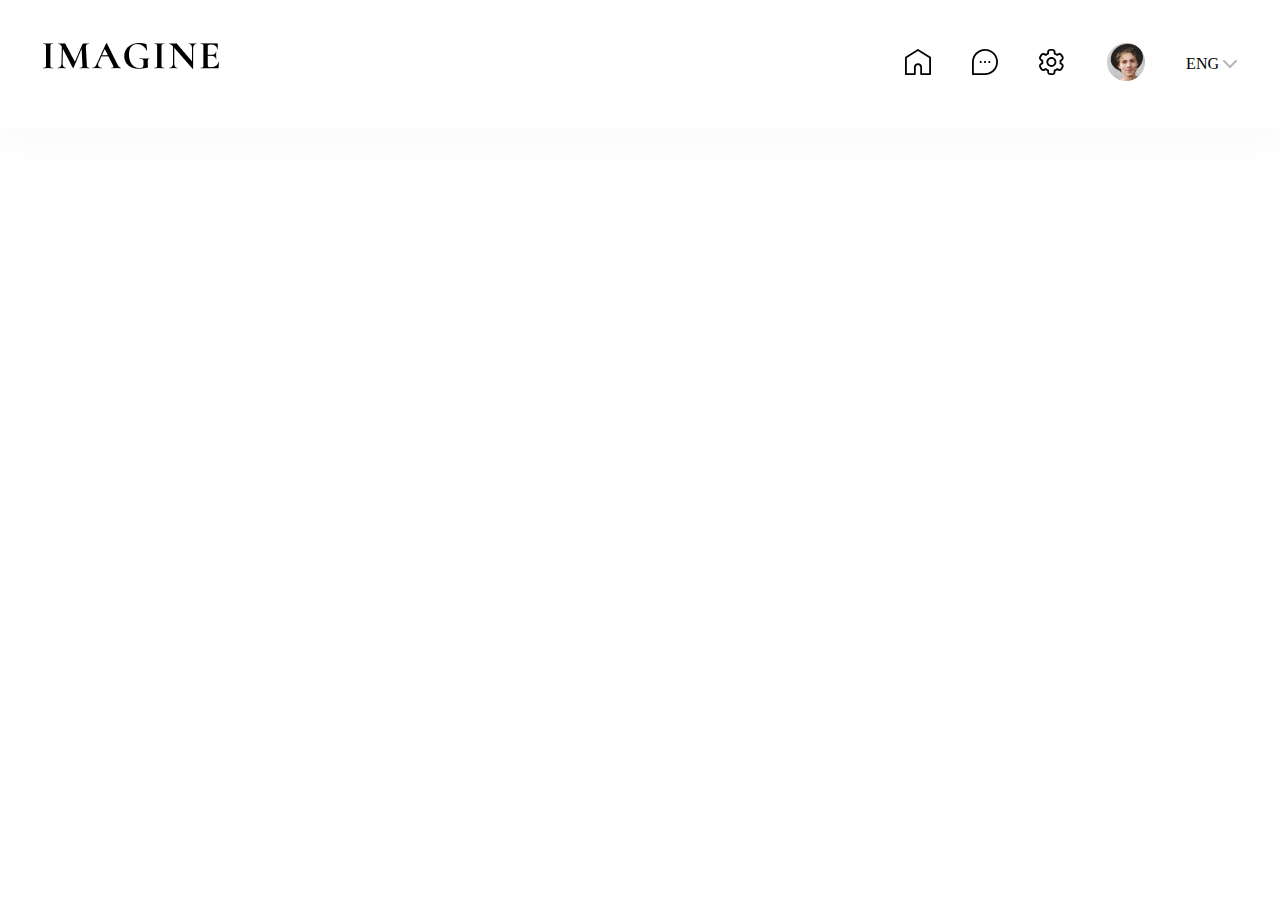
==== Урок 5/index.html @ 328426a3 "lesson5" ====
<!DOCTYPE html>
<html lang="en">
<head>
    <meta charset="UTF-8">
    <meta http-equiv="X-UA-Compatible" content="IE=edge">
    <meta name="viewport" content="width=device-width, initial-scale=1.0">
    <link rel="preconnect" href="https://fonts.googleapis.com">
    <link rel="preconnect" href="https://fonts.gstatic.com" crossorigin>
    <link href="https://fonts.googleapis.com/css2?family=Inter:wght@100;200;300;400;500;600;700;800;900&family=Montserrat:ital,wght@0,100;0,200;0,300;0,500;0,600;0,700;0,800;0,900;1,100;1,200;1,300;1,400;1,500;1,600;1,700;1,800;1,900&family=Roboto+Flex:opsz,wght@8..144,400;8..144,600&family=Roboto:ital,wght@0,100;0,300;0,400;0,500;0,700;0,900;1,100;1,300;1,400;1,500;1,700;1,900&display=swap" rel="stylesheet">
    <title>IMAGINE</title>
    <link rel="stylesheet" href="./css/index.css">
    <link rel="stylesheet" href="./src/css/normalize/normalize.css">
    <link rel="stylesheet" href="./src/css/index.css">
</head>
<body>
    <!--HEADER-->
    <header class="header">
        <div class="wrapper">
            <div class="header-nav">
                <div class="header-logo">
                    <img src="./assets/images/png/Logo Imagine.png" alt="IMAGINE">
                </div>
                <div class="header-items">
                    <ul class="header-settings">
                        <li> <a href="">
                                <img src="./assets/images/svg/Home Icon.svg" alt="Naw item">
                            </a>
                        </li>
                        <li>
                            <img src="./assets/images/svg/Chat Icon.svg" alt="Naw item">
                        </li>
                        <li>
                            <img src="./assets/images/svg/Settings Icon.svg" alt="Naw item">
                        </li>
                    </ul>
                    <ul>
                        <li>
                            <img src="./assets/images/png/Userpic.png" alt="Human">
                            <li>ENG <img src="./assets/images/svg/Arrow.svg" alt=""></li>
                        </li>
                    </ul>
                </div>
            </div>
        </div>
    </header>
</body>
</html>
---- Урок 5/src/css/index.css ----
.wrapper {
    max-width: 1410px;
    margin: 0 auto;
}
.header {
    padding: 43px;
    box-shadow: 0px 10px 30px 4px rgba(85, 105, 135, 0.03)
}
.wrapper {
}
.header-nav {
    display: flex;
    justify-content: space-between;
}
.header-logo {
}
.header-settings {
    display: flex;
    gap: 34px;
}
.header-items {
    display: flex;
    align-items: center;
    gap: 43px;
}
.header-items ul {
    display: flex;
    align-items: center;
    gap: 41px;
}
img {
    cursor: pointer;
}
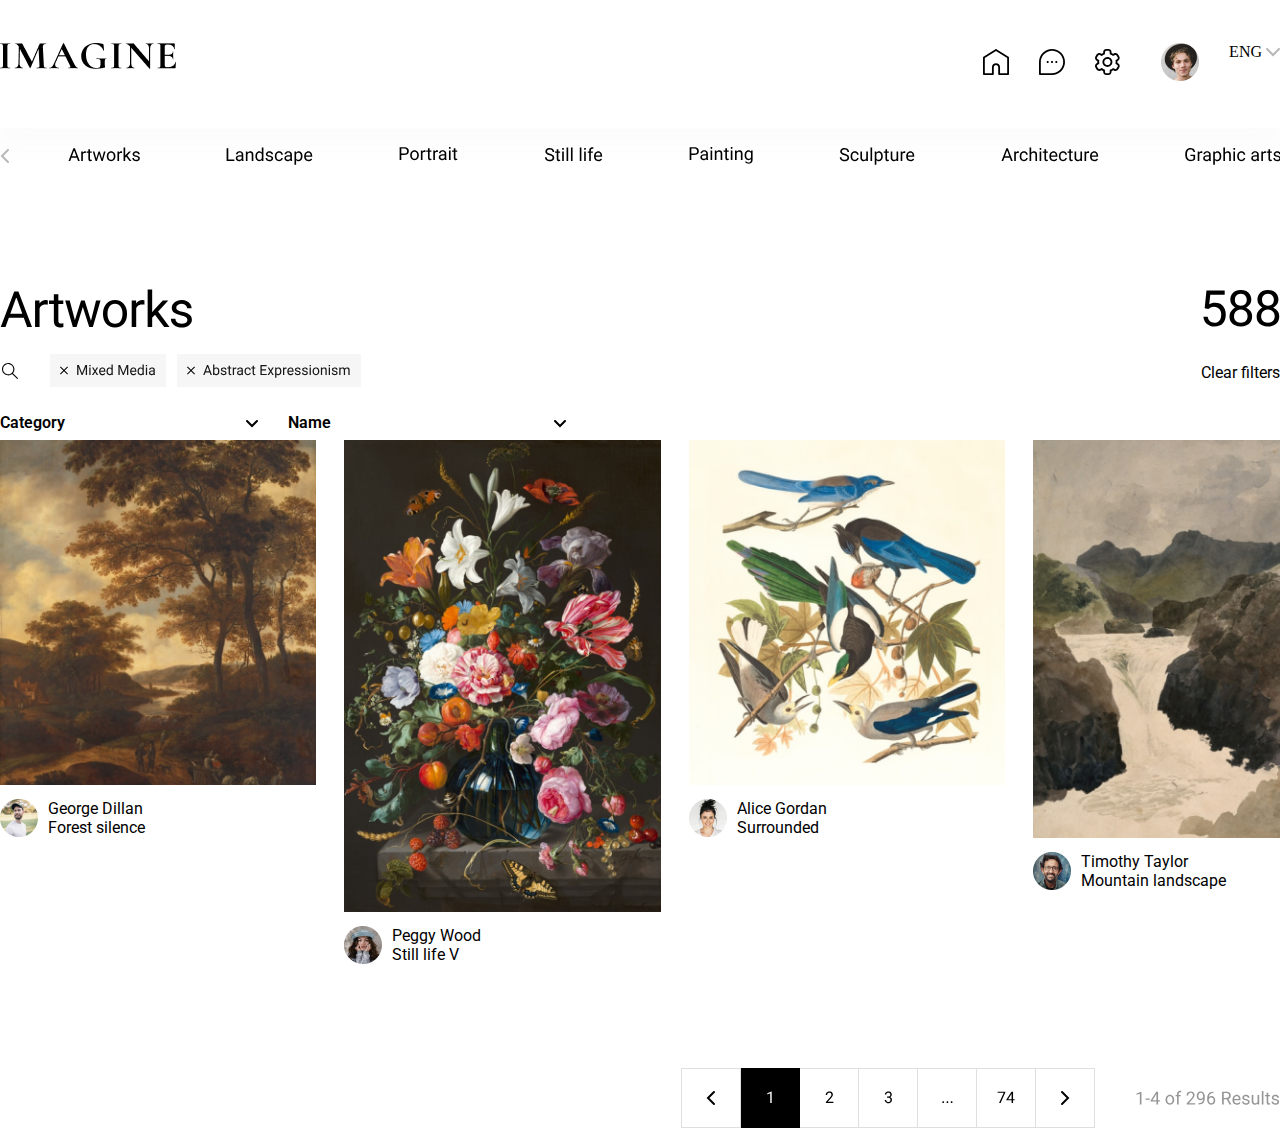
==== commit ce6a2440: "lesson5" ====
--- a/Урок 5/index.html
+++ b/Урок 5/index.html
@@ -22,7 +22,7 @@
                 </div>
                 <div class="header-items">
                     <ul class="header-settings">
-                        <li> <a href="">
+                        <li> <a href="htpp://http://127.0.0.1:5500/%D0%A3%D1%80%D0%BE%D0%BA%205/index.html">
                                 <img src="./assets/images/svg/Home Icon.svg" alt="Naw item">
                             </a>
                         </li>
@@ -43,5 +43,200 @@
             </div>
         </div>
     </header>
+    <header class="Header2">
+        <div class="wrapper">
+            <div class="header-catalog">
+                <ul>
+                    <img src="./assets/images/svg/Arrow (1).svg" alt="">
+                </ul>
+                <ul class="catalog-names">
+                    <li>
+                        <img src="./assets/images/svg/Artworks.svg" alt="catalog-names">
+                    </li>
+                    <li>
+                        <img src="./assets/images/svg/Landscape.svg" alt="catalog-names">
+                    </li>                        
+                    <li>
+                        <img src="./assets/images/svg/Portrait.svg" alt="catalog-names">
+                    </li>
+                    <li>
+                        <img src="./assets/images/svg/Still life.svg" alt="catalog-names">
+                    </li>
+                    <li>
+                        <img src="./assets/images/svg/Painting.svg" alt="catalog-names">
+                    </li>                        
+                    <li>
+                        <img src="./assets/images/svg/Sculpture.svg" alt="catalog-names">
+                    </li>
+                    <li>
+                    <img src="./assets/images/svg/Architecture.svg" alt="catalog-names">
+                    </li>
+                    <li>
+                        <img src="./assets/images/svg/Graphic arts.svg" alt="catalog-names">
+                    </li>
+                </ul>
+                <ul>
+                    <img src="./assets/images/svg/Arrow (2).svg" alt="">
+                </ul>
+            </div>
+        </div>
+    </header>
+    <div class="Artworks-name">
+        <ul>
+            <li>
+                <img src="./assets/images/svg/Artworks (1).svg" alt="">
+            </li>
+        </ul>
+        <ul>
+            <li>
+                <img src="./assets/images/svg/588.svg" alt="">
+            </li>
+        </ul>
+    </div>
+    <div class="search">
+        <div class="wrapper">
+            <div class="search-nav">
+                <div class="search-settins">
+                    <ul class="search-icon">
+                        <li>
+                            <img src="./assets/images/svg/Search.svg" alt="">
+                        </li>
+                    </ul>
+                    <ul class="filter-tags">
+                        <li>
+                            <img src="./assets/images/svg/Filter word.svg" alt="">
+                        </li>
+                        <li>
+                            <img src="./assets/images/svg/Filter word (1).svg" alt="">
+                        </li>
+                    </ul>
+                </div>
+                <div class="Clear">
+                    <span>Clear filters</span>
+                </div>
+            </div>
+        </div>
+    </div>
+    <div class="filters">
+        <div class="wrapper">
+            <div class="filter-nav">
+                <div class="category-filters">
+                    <ul>
+                        <li>
+                            Category
+                        </li>
+                        <li>
+                            <img src="./assets/images/svg/Arrow (3).svg" alt="">
+                        </li>
+                    </ul>
+                </div>
+                <div class="name-filter">
+                    <ul>
+                        <li>
+                            Name
+                        </li>
+                        <li>
+                            <img src="./assets/images/svg/Arrow (3).svg" alt="">
+                        </li>
+                    </ul>
+                </div>
+            </div>
+        </div>
+    </div>
+    <div class="Artworks">
+        <div class="wrapper">
+            <div class="Artworks-nav">
+                <div class="artwork-1">
+                    <div>
+                        <div>
+                            <img id="img" src="./assets/images/png/Artwork.png" alt="Artwork">
+                        </div>
+                        <div class="saved-names">
+                            <ul>
+                                <li>
+                                    <img src="./assets/images/png/Artist (1).png" alt="">
+                                </li>
+                            </ul>
+                            <ul>
+                                <li id="Author">
+                                    George Dillan
+                                </li>
+                                <li id="Name">
+                                    Forest silence
+                                </li>
+                            </ul>
+                        </div>
+                    </div>
+                </div>
+                <div class="artwork-2">
+                    <div>
+                        <img id="img" src="./assets/images/png/Artwork (1).png" alt="">
+                    </div>
+                    <div class="saved-names">
+                        <ul>
+                            <li>
+                                <img src="./assets/images/png/Artist.png" alt="">
+                            </li>
+                        </ul>
+                        <ul>
+                            <li id="Author">
+                                Peggy Wood
+                            </li>
+                            <li id="Name">
+                                Still life V
+                            </li>
+                        </ul>
+                    </div>
+                </div>
+                <div class="artwork-3">
+                    <div>
+                        <img id="img" src="./assets/images/png/Artwork (2).png" alt="">
+                    </div>
+                    <div class="saved-names">
+                        <ul>
+                            <li>
+                                <img src="./assets/images/png/Artist (2).png" alt="">
+                            </li>
+                        </ul>
+                        <ul>
+                            <li id="Author">
+                                Alice Gordan
+                            </li>
+                            <li id="Name">
+                                Surrounded
+                            </li>
+                        </ul>
+                    </div>
+                </div>
+                <div class="artwork-4">
+                    <div>
+                        <img id="img" src="./assets/images/png/Artwork (3).png" alt="">
+                    </div>
+                    <div class="saved-names">
+                        <ul>
+                            <li>
+                                <img src="./assets/images/png/Artist (3).png" alt="">
+                            </li>
+                        </ul>
+                        <ul>
+                            <li id="Author">
+                                Timothy Taylor
+                            </li>
+                            <li id="Name">
+                                Mountain landscape
+                            </li>
+                        </ul>
+                    </div>
+                </div>
+            </div>
+        </div>
+    </div>
+    <div class="Pagination">
+        <div class="wrapper">
+            <div class="Pagination-nav">
+                <img src="./assets/images/svg/Pagination.svg" alt="">
+            </div>
+        </div>
+    </div>
 </body>
 </html>--- a/Урок 5/src/css/index.css
+++ b/Урок 5/src/css/index.css
@@ -3,10 +3,8 @@
     margin: 0 auto;
 }
 .header {
-    padding: 43px;
+    padding: 43px 0;
     box-shadow: 0px 10px 30px 4px rgba(85, 105, 135, 0.03)
-}
-.wrapper {
 }
 .header-nav {
     display: flex;
@@ -21,13 +19,106 @@
 .header-items {
     display: flex;
     align-items: center;
-    gap: 43px;
+    gap: 41px;
 }
 .header-items ul {
     display: flex;
+    justify-content: center;
+    gap: 30px;
+}
+.Header2 {
+    padding: 19px 0 20px;
+}
+.header-catalog {
+    display: flex;
     align-items: center;
-    gap: 41px;
+    justify-content: space-between;
+    gap: 59px;
 }
-img {
-    cursor: pointer;
+.catalog-names  {
+    display: flex;
+    gap: 86px;
+}
+.Artworks-name {
+    padding-top: 100px;
+    display: flex;
+    justify-content: space-between;
+
+}
+.search {
+    padding: 22px 0;
+}
+.search-nav {
+    display: flex;
+    justify-content: space-between;
+}
+.search-settins {
+    display: flex;
+    justify-content: space-between;
+    align-items: center;
+}
+
+.search-icon {
+    padding: 0 30px 0 0;
+
+}
+.filter-tags {
+    display: flex;
+    justify-content: space-between;
+    gap: 10px;
+}
+.Clear {
+    display: flex;
+    align-items: center;
+    font-family: 'Roboto';
+}
+.filter {
+
+}
+.filter-nav {
+    display: flex;
+    justify-content: flex-start;
+    font-family: 'Roboto';
+    font-weight: 600;
+    gap: 30px;
+}
+.category-filters {
+    width: 258px;
+    height: 27px;
+}
+.category-filters ul {
+    display: flex;
+    justify-content: space-between;
+    align-items: center;
+}
+.name-filter {
+    width: 278px;
+    height: 27px;
+}
+.name-filter ul {
+    display: flex;
+    justify-content: space-between;
+    align-items: center;
+}
+.Artworks-nav {
+    display: flex;
+    justify-content: space-between;
+    gap: 28px;
+    max-width: 1349px;
+    font-family: 'Roboto';
+}
+#img {
+    width: 316.3px;
+}
+.saved-names {
+    padding-top: 10px;
+    display: flex;
+    justify-content: flex-start;
+    gap: 10px;
+}
+
+.Pagination-nav {
+    display: flex;
+    justify-content: flex-end;
+    padding-top: 100px;
 }